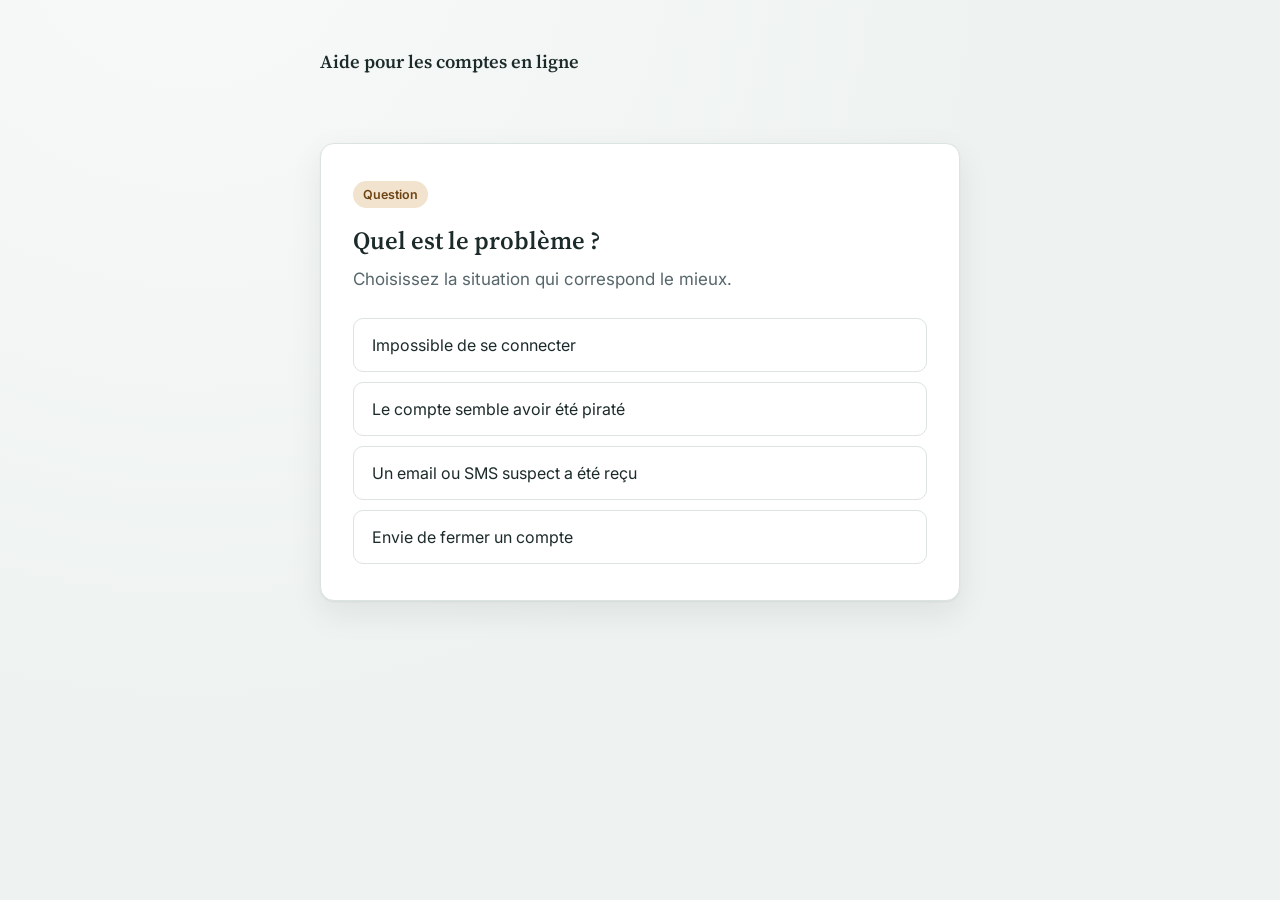
==== index.html @ 3fce3742 "chore: init" ====
<!DOCTYPE html>
<html lang="fr">
<head>
<meta charset="UTF-8">
<meta name="viewport" content="width=device-width, initial-scale=1">
<title>Aide pour les comptes en ligne</title>
<link rel="preconnect" href="https://fonts.googleapis.com">
<link rel="preconnect" href="https://fonts.gstatic.com" crossorigin>
<link href="https://fonts.googleapis.com/css2?family=Source+Serif+4:wght@500;600&family=Inter:wght@400;500;600&display=swap" rel="stylesheet">
<link rel="stylesheet" href="style.css">
</head>
<body>
  <div class="page">
    <header class="app-header">
      <p class="app-title" id="app-title">Chargement…</p>
      <nav class="trail" id="trail" aria-label="Parcours"></nav>
    </header>

    <main class="card" id="card"></main>
  </div>

  <script src="script.js"></script>
</body>
</html>
---- style.css ----
/* ------------------------------------------------------------
   Tokens
   ------------------------------------------------------------ */
:root {
  --color-bg: #EEF2F0;
  --color-surface: #FFFFFF;
  --color-ink: #1C2B2A;
  --color-ink-soft: #56666A;
  --color-accent: #B0742E;
  --color-accent-ink: #6E4415;
  --color-accent-soft: #F1E3CE;
  --color-line: #DCE4E1;

  --font-serif: "Source Serif 4", Georgia, "Times New Roman", serif;
  --font-sans: "Inter", -apple-system, BlinkMacSystemFont, "Segoe UI", sans-serif;

  --radius: 14px;
  --shadow-card: 0 1px 2px rgba(28, 43, 42, 0.06), 0 12px 32px rgba(28, 43, 42, 0.08);
}

* { box-sizing: border-box; }

html { -webkit-text-size-adjust: 100%; }

body {
  margin: 0;
  min-height: 100vh;
  background: var(--color-bg);
  background-image: radial-gradient(circle at 15% -10%, #F7FAF8 0%, var(--color-bg) 55%);
  color: var(--color-ink);
  font-family: var(--font-sans);
  font-size: 17px;
  line-height: 1.55;
  display: flex;
  justify-content: center;
  padding: 48px 20px 80px;
}

.page {
  width: 100%;
  max-width: 640px;
}

/* ------------------------------------------------------------
   En-tête + fil du parcours
   ------------------------------------------------------------ */
.app-header {
  margin-bottom: 28px;
}

.app-title {
  font-family: var(--font-serif);
  font-weight: 600;
  font-size: 1.15rem;
  color: var(--color-ink);
  margin: 0 0 14px;
}

.trail {
  display: flex;
  flex-wrap: wrap;
  align-items: center;
  gap: 6px;
  min-height: 24px;
}

.trail-item {
  background: none;
  border: none;
  padding: 3px 2px;
  font-family: var(--font-sans);
  font-size: 0.86rem;
  color: var(--color-ink-soft);
  cursor: pointer;
  border-radius: 6px;
  max-width: 220px;
  overflow: hidden;
  text-overflow: ellipsis;
  white-space: nowrap;
}

.trail-item:hover,
.trail-item:focus-visible {
  color: var(--color-accent-ink);
  text-decoration: underline;
}

.trail-sep {
  color: var(--color-line);
  font-size: 0.8rem;
}

.trail-item.current {
  color: var(--color-ink);
  font-weight: 600;
  cursor: default;
  text-decoration: none;
}

/* ------------------------------------------------------------
   Carte principale
   ------------------------------------------------------------ */
.card {
  background: var(--color-surface);
  border: 1px solid var(--color-line);
  border-radius: var(--radius);
  box-shadow: var(--shadow-card);
  padding: 36px 32px;
}

.card-kicker {
  display: inline-block;
  font-family: var(--font-sans);
  font-size: 0.78rem;
  font-weight: 600;
  color: var(--color-accent-ink);
  background: var(--color-accent-soft);
  padding: 4px 10px;
  border-radius: 999px;
  margin-bottom: 16px;
}

.card h2 {
  font-family: var(--font-serif);
  font-weight: 600;
  font-size: 1.55rem;
  line-height: 1.3;
  margin: 0 0 10px;
  color: var(--color-ink);
}

.card-texte {
  color: var(--color-ink-soft);
  margin: 0 0 26px;
  max-width: 52ch;
}
.card-texte:empty { display: none; margin: 0; }

/* Choix (question) */
.choices {
  display: flex;
  flex-direction: column;
  gap: 10px;
}

.choice-btn {
  text-align: left;
  width: 100%;
  padding: 16px 18px;
  background: var(--color-surface);
  border: 1.5px solid var(--color-line);
  border-radius: 10px;
  font-family: var(--font-sans);
  font-size: 1rem;
  color: var(--color-ink);
  cursor: pointer;
  transition: border-color 0.15s ease, background 0.15s ease, transform 0.1s ease;
}

.choice-btn:hover,
.choice-btn:focus-visible {
  border-color: var(--color-accent);
  background: var(--color-accent-soft);
  outline: none;
}

.choice-btn:active {
  transform: scale(0.99);
}

/* Conclusion */
.conclusion-texte {
  color: var(--color-ink);
  white-space: pre-line;
}

.links {
  display: flex;
  flex-direction: column;
  gap: 8px;
  margin-top: 22px;
}

.link-btn {
  display: block;
  text-decoration: none;
  padding: 13px 16px;
  border: 1.5px solid var(--color-accent-soft);
  background: var(--color-accent-soft);
  color: var(--color-accent-ink);
  border-radius: 10px;
  font-size: 0.95rem;
  font-weight: 600;
}
.link-btn:hover { border-color: var(--color-accent); }

.actions-row {
  display: flex;
  gap: 10px;
  margin-top: 28px;
  padding-top: 22px;
  border-top: 1px solid var(--color-line);
}

.btn-secondary {
  padding: 11px 16px;
  background: none;
  border: 1.5px solid var(--color-line);
  border-radius: 10px;
  color: var(--color-ink-soft);
  font-family: var(--font-sans);
  font-size: 0.92rem;
  cursor: pointer;
}
.btn-secondary:hover { border-color: var(--color-ink-soft); color: var(--color-ink); }

/* ------------------------------------------------------------
   États utilitaires
   ------------------------------------------------------------ */
.error-box {
  background: #FBEDEA;
  border: 1px solid #E7B9AC;
  color: #7A2E18;
  padding: 16px 18px;
  border-radius: 10px;
  font-size: 0.95rem;
}

@media (max-width: 480px) {
  .card { padding: 26px 20px; }
  .card h2 { font-size: 1.32rem; }
}

@media (prefers-reduced-motion: reduce) {
  .choice-btn { transition: none; }
}
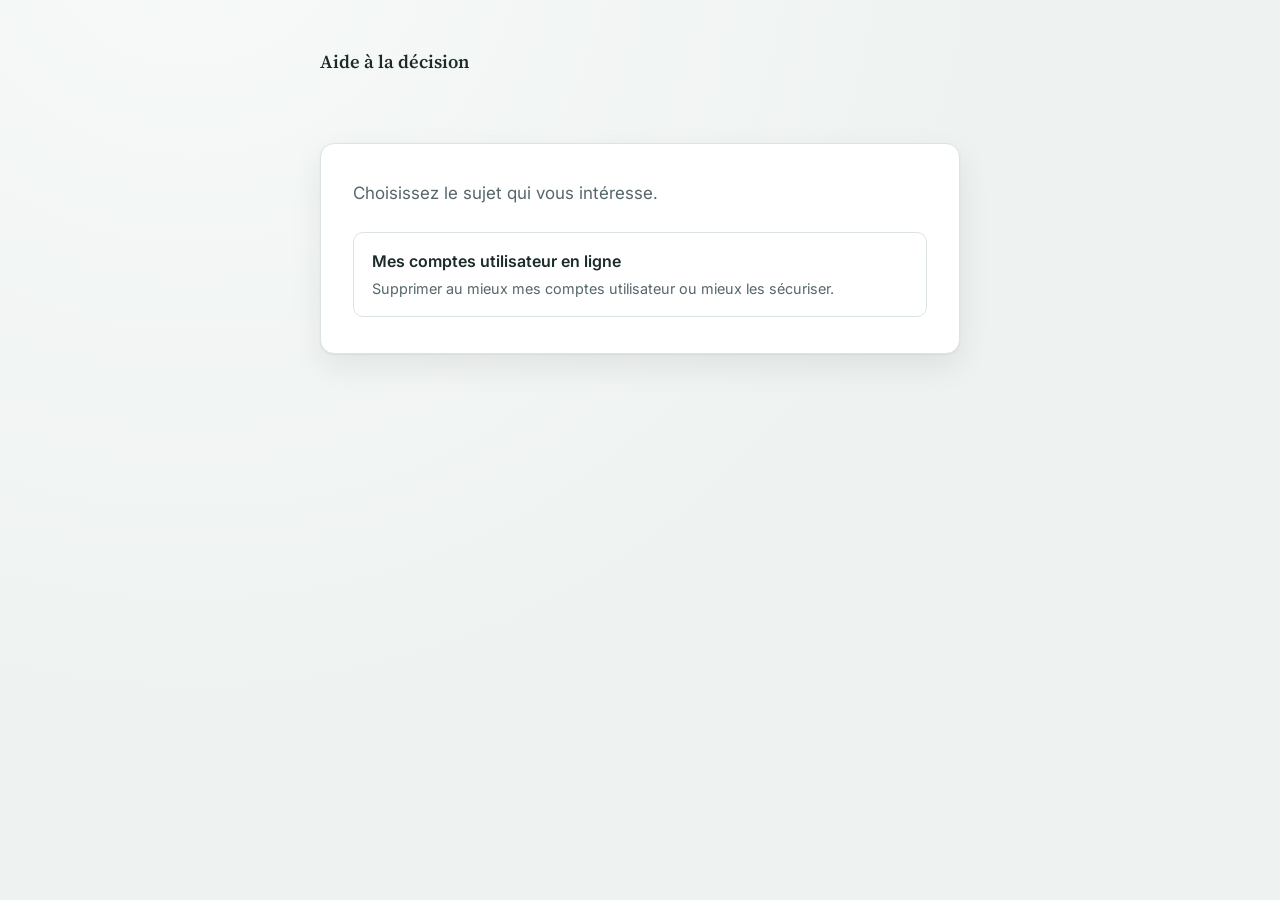
==== commit 5f39757f: "feat: main page and several trees" ====
--- a/index.html
+++ b/index.html
@@ -3,7 +3,7 @@
 <head>
 <meta charset="UTF-8">
 <meta name="viewport" content="width=device-width, initial-scale=1">
-<title>Aide pour les comptes en ligne</title>
+<title>Arbres de décision</title>
 <link rel="preconnect" href="https://fonts.googleapis.com">
 <link rel="preconnect" href="https://fonts.gstatic.com" crossorigin>
 <link href="https://fonts.googleapis.com/css2?family=Source+Serif+4:wght@500;600&family=Inter:wght@400;500;600&display=swap" rel="stylesheet">
@@ -12,6 +12,7 @@
 <body>
   <div class="page">
     <header class="app-header">
+      <a class="home-link" id="home-link" href="./" hidden>Tous les arbres</a>
       <p class="app-title" id="app-title">Chargement…</p>
       <nav class="trail" id="trail" aria-label="Parcours"></nav>
     </header>
@@ -21,4 +22,4 @@
 
   <script src="script.js"></script>
 </body>
-</html>+</html>
--- a/style.css
+++ b/style.css
@@ -233,4 +233,39 @@
 
 @media (prefers-reduced-motion: reduce) {
   .choice-btn { transition: none; }
-}+}
+
+/* ------------------------------------------------------------
+   Accueil multi-arbres, images, liens externes
+   ------------------------------------------------------------ */
+[hidden] { display: none !important; }
+
+.home-link {
+  display: inline-block;
+  margin-bottom: 14px;
+  font-size: 0.86rem;
+  color: var(--color-ink-soft);
+  text-decoration: none;
+}
+.home-link:hover,
+.home-link:focus-visible { color: var(--color-accent-ink); text-decoration: underline; }
+
+.tree-link { display: block; text-decoration: none; }
+.tree-link-title { display: block; font-weight: 600; }
+.tree-link-desc { display: block; margin-top: 4px; font-size: 0.9rem; color: var(--color-ink-soft); }
+
+.images, .links { margin: 22px 0 26px; }
+.images { display: flex; flex-direction: column; gap: 16px; }
+
+.image-item { margin: 0; }
+.image-link { display: block; cursor: zoom-in; }
+.image-item img {
+  display: block;
+  max-width: 100%;
+  height: auto;
+  border: 1px solid var(--color-line);
+  border-radius: 10px;
+}
+.image-item figcaption { margin-top: 6px; font-size: 0.86rem; color: var(--color-ink-soft); }
+
+.link-btn::after { content: " ↗"; }
